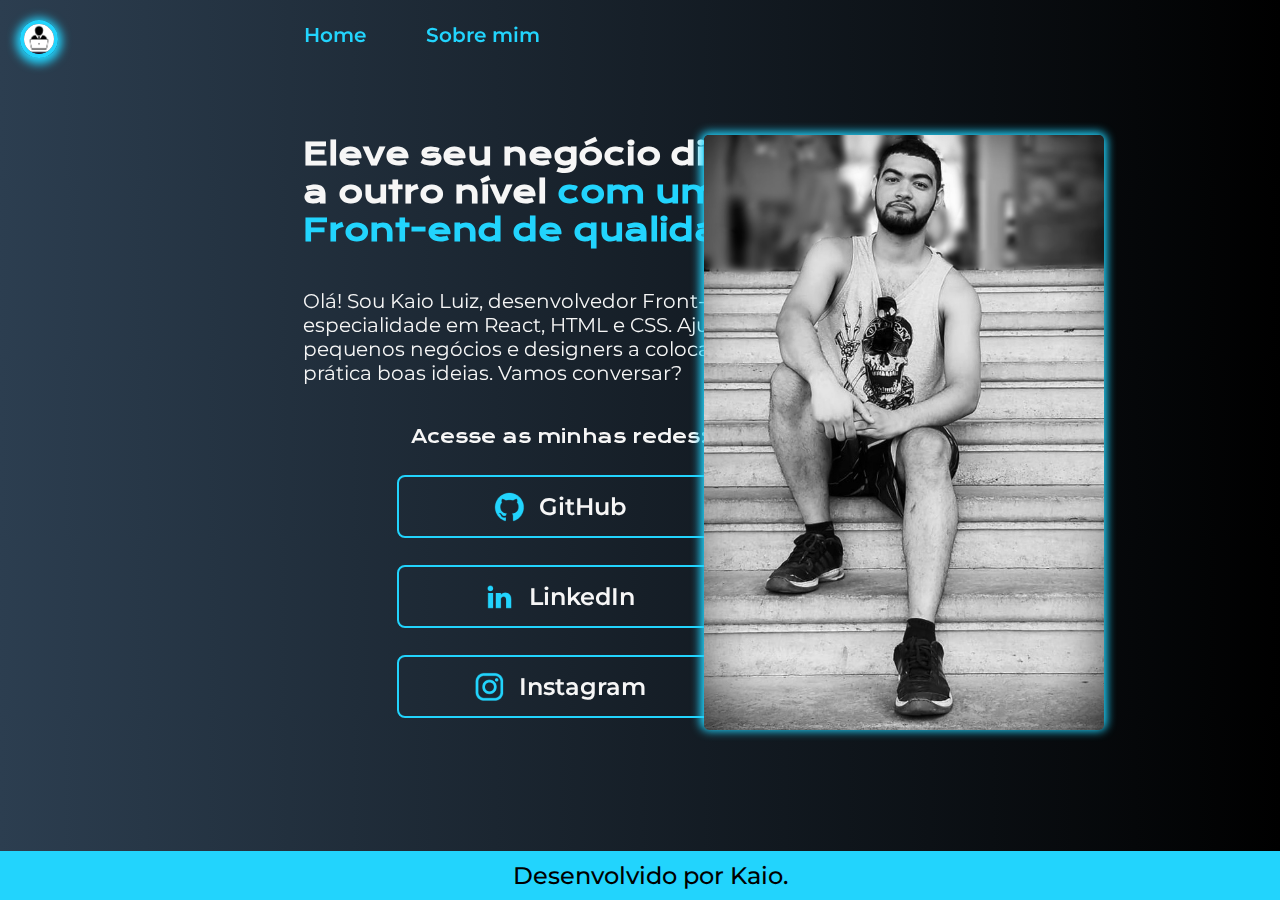
==== index.html @ 0f741d2f "Update index.html" ====
<!DOCTYPE html>
<html lang="pt-br">

<head>
    <meta charset="UTF-8">
    <meta http-equiv="X-UA-Compatible" content="IE=edge">
    <meta name="viewport" content="width=device-width, initial-scale=1.0">
    <title>Portifolio</title>
    <link rel="stylesheet" href="CSS/style.css">
</head>

<body>
    <header class="cabecalho">
        <nav class="cabecalho__menu">
            <a class="cabecalho__menu__link" href="index.html">Home</a>
            <a class="cabecalho__menu__link" href="about.html">Sobre mim</a>
        </nav>
    </header>
    
    <main class="apresentacao">
    <section>
        <p id="time"></p>
        </section>
        <div class="mae-anuncio">
            <a href="https://wa.me/5521969452115" target="_blank">
                <img class="anuncio" src="/IMG/assets-icons/construcao.jpg" alt="Em construção ...">
            </a>
        </div>  
        <section class="apresentacao__conteudo">
            <h1 class="apresentacao__conteudo__titulo">Eleve seu negócio digital a outro nível<strong
                    class="titulo-destaque"> com um Front-end de qualidade!
                </strong></h1>
            <p class="apresentacao__conteudo__texto">Olá! Sou Kaio Luiz, desenvolvedor
                Front-end com especialidade em React, HTML e
                CSS. Ajudo pequenos negócios e designers a
                colocarem em prática boas ideias. Vamos
                conversar?</p>
            <div class="apresentacao__links">
                <h2 class="apresentacao__links__subtitulos">Acesse as minhas redes:</h2>
                <a class="apresentacao__links__link" href="https://github.com/oiakziul">
                    <img class="fundo__branco" src="/IMG/assets-icons/github.png"
                        alt="Carregando...">
                    GitHub
                </a>
                <a class="apresentacao__links__link" href="https://www.linkedin.com/in/kaio-l-433767230/">
                    <img class="fundo__branco" src="/IMG/assets-icons/linkedin.png"
                        alt="Carregando...">
                    LinkedIn
                </a>
                <a class="apresentacao__links__link" href="https://www.instagram.com/kaio_luiz_/">
                    <img class="fundo__branco" src="/IMG/assets-icons/instagram.png"
                        alt="Carregando...">
                    Instagram
                </a>
            </div>
        </section>
        <div id="borda__img">
            <img class="imgk" src="/IMG/IMM.PNG" alt="Foto do kaio"> <br> <br>
        </div>
    </main>
    <footer class="rodape">
        <address></address><p>Desenvolvido por Kaio.</p>
    </footer>
    <script>
        function atualizarHora() {
            let horaAtual = new Date().toLocaleTimeString();
            document.getElementById("time").innerText = horaAtual;
        }

        setInterval(atualizarHora, 1000); // Atualiza a cada segundo
    </script>
</body>

</html>
---- CSS/style.css ----
@import url('https://fonts.googleapis.com/css2?family=Krona+One&family=Montserrat:wght@400;600&display=swap');

:root{
    --cor-primaria:  linear-gradient(to right, #2c3e50, #000000);
    --cor-secundaria: #F6F6F6;
    --cor-terciaria: #22D4FD ;
    --fonte-primaria:'Krona One', sans-serif;
    --fonte-secundaria: 'Montserrat', sans-serif;
}

*{
    margin: 0;
    padding: 0;
}

*::selection{ /*Meu estilo */
    cursor: none;
}

a{
    text-decoration: none;
}
p::selection { /*Meu estilo */
    color: lightblue;
}
h1::selection, span::selection{ /*Meu estilo */
    color:var(--cor-terciaria);
}
strong::selection{ /*Meu estilo */
    color:var(--cor-secundaria);
}
body{
    /* height: 100vh; */
    background:var(--cor-primaria);
    color:var(--cor-secundaria);
    overflow: hidden; 
}

.titulo-destaque{
    color:var(--cor-terciaria);
}

.apresentacao{
    padding: 6% ;
    display: flex;
    align-items: center;
    /* justify-content: space-between; */
    justify-content: center;
    gap: 80px;
}
.apresentacao__conteudo{
    width: 32rem;
    display: flex;
    flex-direction: column;
    gap: 40px;
    position: fixed;
    left: 23.68%;
    top: 15%;
}

.apresentacao__conteudo__titulo{
    font-size: 30px;
    font-family: var(--fonte-primaria)
}

.apresentacao__conteudo__texto{
    font-size: 20px;
    font-family: var(--fonte-secundaria);
}

.apresentacao__links{
    display: flex;
    flex-direction: column;
    align-items: center;
    gap: 27px;
    text-align: center;
}

.apresentacao__links__subtitulos{
    font-size: 18px;
    font-weight: 400;
    font-family: var(--fonte-primaria)
}

.apresentacao__links__link{
    display: flex;
    justify-content: center;
    align-items: center;
    gap: 13px;
    border: var(--cor-terciaria) 2px solid;
    width: 321px;
    height: 59px;
    border-radius: 8px;
    font-size: 24px;
    font-weight: 600;
    text-decoration: none;
    color: var(--cor-secundaria); /*Meu estilo */
    font-family: var(--fonte-secundaria);
    display: flex;

    
}


.apresentacao__links__link:hover{ /*Meu estilo */
    color: var(--cor-terciaria);
    background-color: var(--cor-secundaria);
    cursor:pointer;
    color: var(--cor-terciaria);
    animation: pulse 1.80s infinite; ;
}
.apresentacao__links__link>img:hover{
    width: 32px;
    height: 32px;
    background-color: var(--cor-secundaria);
    border-radius: 80px;
}

.apresentacao__links__link:active{ /*Meu estilo */
    color: var(--cor-terciaria);
}


.imgk  { 
    color: var(--cor-terciaria);
    width: 400Px;
/*     height: 720px; */
    border-radius: 5px;
    position: fixed;
    left: 55%;
    top: 15%;
    filter: grayscale(100%); 
    transition: filter 0.6s;

}
  
.imgk:hover {
    filter: grayscale(0%);
}

#borda__img{
     box-shadow: 0px 1.90px 10px 4px var(--cor-terciaria); 
     width: 399px;
     height: 590px; 
     border-radius: 5px;
     position: fixed;
     left: 55%;
     top: 15%;        
}

.mae-anuncio{
    display: flex;
    flex-direction: column;
    align-items: center;
    gap: 8px;
    text-align: center;
    float: left;
    position: fixed;
    top: 20px;
    left: 20px; 
    animation: fadeIn 4.10s infinite ;
}
.anuncio{
    border-radius: 100px;
    width:  30px;
    height: 30px;
    border: var(--cor-terciaria) 4px solid;
    box-shadow: 0px 1.90px 10px 4px var(--cor-terciaria); 

}
@keyframes pulse {
    0%, 90% {transform: scale(1);}
    40% {transform: scale(1.055);}
}

@keyframes fadeIn {
    0% {opacity: 0;}
    50% {opacity: 5;}
    100% {opacity: 0;}
}

.cabecalho{
    padding: 2% 0% 0% 21.5%;
    display: flex;
    gap: 80px;
    position: relative;
    left: 1.84%;
}
    
.cabecalho__menu{
    display: flex;
    gap: 60px;
    justify-content: initial;
    margin-left: 0.4%;
    position: fixed;
    top: 2.50%;
}

.cabecalho__menu__link{
    font-family: var(--fonte-secundaria);
    font-size: 20px;
    font-weight: 600;
    color: var(--cor-terciaria);
    text-decoration: none;
}
.cabecalho__menu__link:hover{
    color:  var(--cor-secundaria);
}

.rodape{
    color: #000000;
    background-color: var(--cor-terciaria);
    width: 100%;
    padding: 10px;
    font-family: var(--fonte-secundaria);
    font-size: 24px;
    text-align: center;
    font-weight:500;
    margin-top: 3.5%;
    position: fixed;
    bottom: 0;
}

#time{
    font-size: 1em;
    font-weight: bolder;
    font-family: var(--fonte-secundaria);
    color:  var(--cor-secundaria);
    float: left;
    position: fixed;
    top: 2.99%;
    left: 70px;
    text-shadow:
     var(--cor-primaria) 0 0 5px,
     var(--cor-terciaria) 0 0 15px,
     var(--cor-terciaria) 0 0 25px,
     var(--cor-terciaria) 0 0 35px;
}
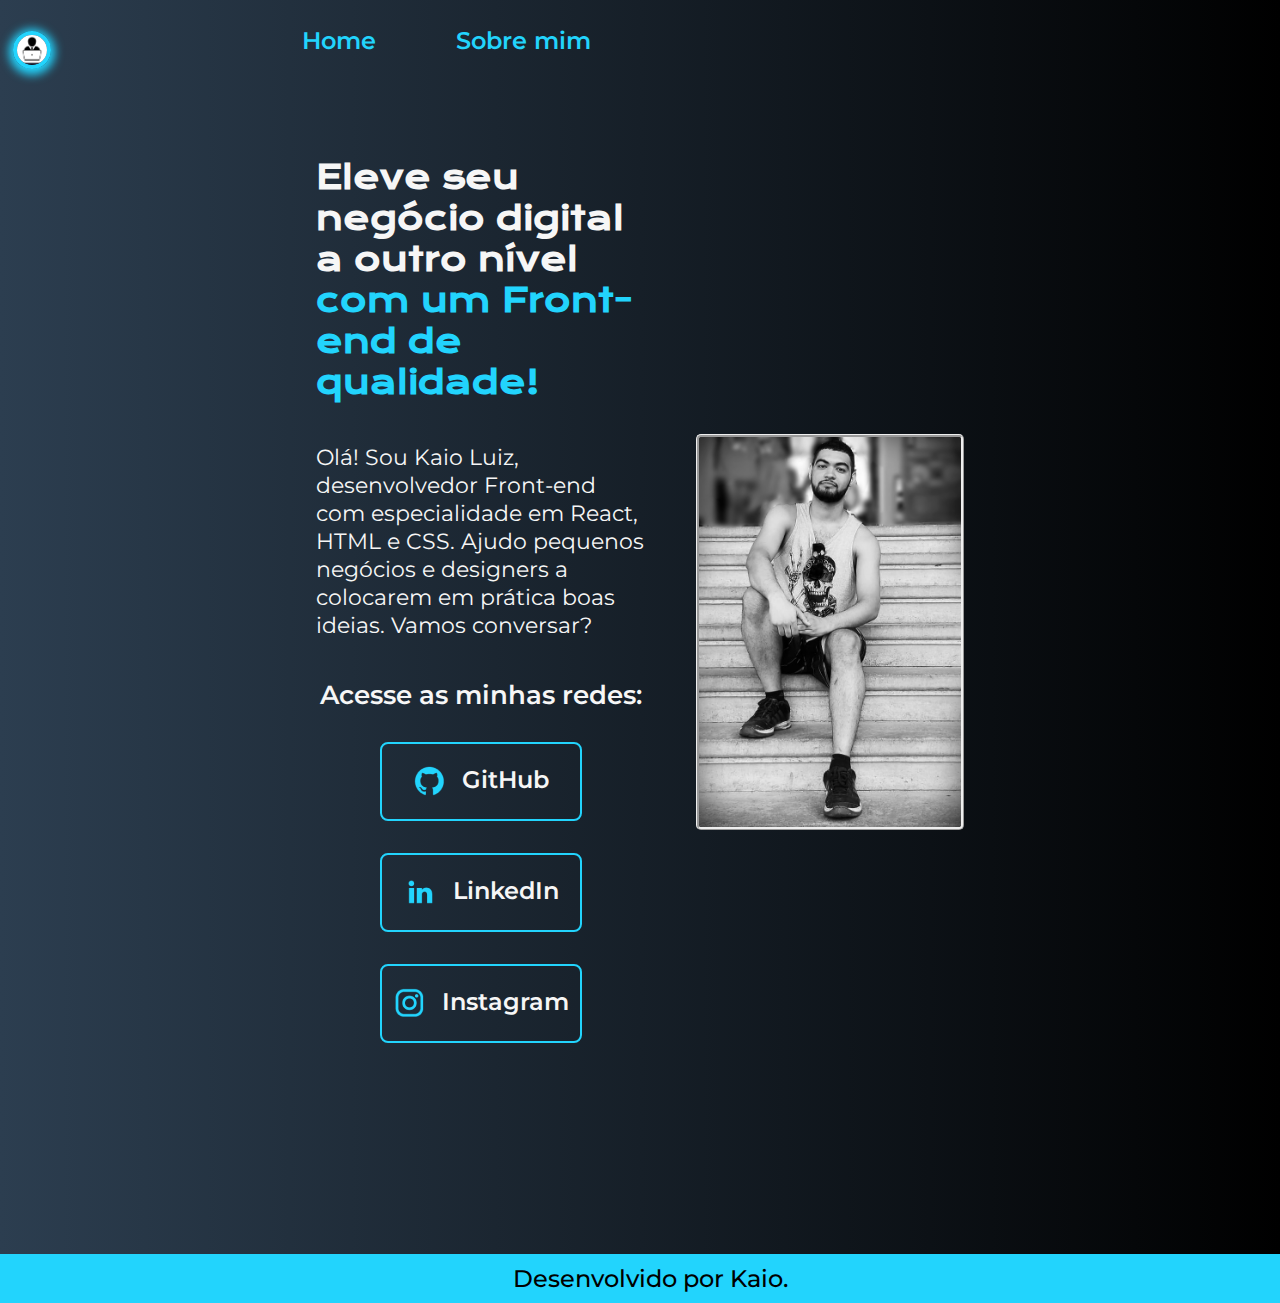
==== commit 9e733f5f: "Update index.html" ====
--- a/index.html
+++ b/index.html
@@ -7,6 +7,9 @@
     <meta name="viewport" content="width=device-width, initial-scale=1.0">
     <title>Portifolio</title>
     <link rel="stylesheet" href="CSS/style.css">
+    <link rel="shortcut icon" href="IMG/assets-icons/Favicon.ico" type="image/x-icon">
+    <link rel="stylesheet" href="Medias__style.css">
+    <script src="aa.js"></script>
 </head>
 
 <body>
@@ -16,16 +19,16 @@
             <a class="cabecalho__menu__link" href="about.html">Sobre mim</a>
         </nav>
     </header>
-    
+
     <main class="apresentacao">
-    <section>
-        <p id="time"></p>
+        <section>
+            <p id="time"></p> 
         </section>
         <div class="mae-anuncio">
             <a href="https://wa.me/5521969452115" target="_blank">
-                <img class="anuncio" src="/IMG/assets-icons/construcao.jpg" alt="Em construção ...">
+                <img class="anuncio" src="IMG/assets-icons/construcao.jpg" alt="Em construção ...">
             </a>
-        </div>  
+        </div>
         <section class="apresentacao__conteudo">
             <h1 class="apresentacao__conteudo__titulo">Eleve seu negócio digital a outro nível<strong
                     class="titulo-destaque"> com um Front-end de qualidade!
@@ -37,38 +40,43 @@
                 conversar?</p>
             <div class="apresentacao__links">
                 <h2 class="apresentacao__links__subtitulos">Acesse as minhas redes:</h2>
-                <a class="apresentacao__links__link" href="https://github.com/oiakziul">
-                    <img class="fundo__branco" src="/IMG/assets-icons/github.png"
-                        alt="Carregando...">
+                <a class="apresentacao__links__navegacao" target="_blank" href="https://github.com/oiakziul">
+                    <img class="fundo__branco" src="IMG/assets-icons/github.png" alt="Carregando...">
                     GitHub
                 </a>
-                <a class="apresentacao__links__link" href="https://www.linkedin.com/in/kaio-l-433767230/">
-                    <img class="fundo__branco" src="/IMG/assets-icons/linkedin.png"
-                        alt="Carregando...">
+                <a class="apresentacao__links__navegacao" target="_blank"
+                    href="https://www.linkedin.com/in/kaio-l-433767230/">
+                    <img class="fundo__branco" src="IMG/assets-icons/linkedin.png" alt="Carregando...">
                     LinkedIn
                 </a>
-                <a class="apresentacao__links__link" href="https://www.instagram.com/kaio_luiz_/">
-                    <img class="fundo__branco" src="/IMG/assets-icons/instagram.png"
-                        alt="Carregando...">
+                <a class="apresentacao__links__navegacao" target="_blank" href="https://www.instagram.com/kaio_luiz_/">
+                    <img class="fundo__branco" src="IMG/assets-icons/instagram.png" alt="Carregando...">
                     Instagram
                 </a>
+                
+                <h1 id="js"> </h1>
+                <h1 id="js2"> </h1>
             </div>
         </section>
-        <div id="borda__img">
-            <img class="imgk" src="/IMG/IMM.PNG" alt="Foto do kaio"> <br> <br>
-        </div>
+        
+            <img class="apresentacao__imagem" src="IMG/IMM.PNG" alt="Foto do kaio"> <br> <br>
     </main>
     <footer class="rodape">
-        <address></address><p>Desenvolvido por Kaio.</p>
+        <address></address>
+        <p>Desenvolvido por Kaio.</p>
     </footer>
     <script>
-        function atualizarHora() {
-            let horaAtual = new Date().toLocaleTimeString();
-            document.getElementById("time").innerText = horaAtual;
-        }
+   
+    </script>
+    <script>
+        setInterval(atualizarHora, 1000); // Atualiza a cada segundo
+        modificar__texto(); 
+        modificar__texto2();
+        ipLocal();  
+        
+    </script>
 
-        setInterval(atualizarHora, 1000); // Atualiza a cada segundo
-    </script>
 </body>
 
 </html>
+
--- a/CSS/style.css
+++ b/CSS/style.css
@@ -1,154 +1,174 @@
-@import url('https://fonts.googleapis.com/css2?family=Krona+One&family=Montserrat:wght@400;600&display=swap');
-
-:root{
-    --cor-primaria:  linear-gradient(to right, #2c3e50, #000000);
+@import url('https://fonts.googleapis.com/css2?family=Krona+One&family=Montserrat:ital,wght@0,100..900;1,100..900&display=swap');
+
+:root {
+    --cor-primaria: linear-gradient(to right, #2c3e50, #000000);
     --cor-secundaria: #F6F6F6;
-    --cor-terciaria: #22D4FD ;
-    --fonte-primaria:'Krona One', sans-serif;
+    --cor-terciaria: #22D4FD;
+    
+    --fonte-primaria: 'Krona One', sans-serif;
     --fonte-secundaria: 'Montserrat', sans-serif;
 }
-
 *{
     margin: 0;
     padding: 0;
-}
-
-*::selection{ /*Meu estilo */
+    scrollbar-width: none;
+}
+
+*::selection {
+    /*Meu estilo */
     cursor: none;
 }
 
-a{
+a {
     text-decoration: none;
 }
-p::selection { /*Meu estilo */
+
+p::selection {
+    /*Meu estilo */
     color: lightblue;
 }
-h1::selection, span::selection{ /*Meu estilo */
-    color:var(--cor-terciaria);
-}
-strong::selection{ /*Meu estilo */
-    color:var(--cor-secundaria);
-}
+
+h1::selection,
+span::selection {
+    /*Meu estilo */
+    color: var(--cor-terciaria);
+}
+
+strong::selection {
+    /*Meu estilo */
+    color: var(--cor-secundaria);
+}
+
 body{
-    /* height: 100vh; */
-    background:var(--cor-primaria);
-    color:var(--cor-secundaria);
-    overflow: hidden; 
-}
-
-.titulo-destaque{
-    color:var(--cor-terciaria);
+    box-sizing: border-box;
+    background: var(--cor-primaria);
+    color: var(--cor-secundaria);
+}
+
+.cabecalho{
+    padding: 2% 0% 0% 23.59%; /*2% 0% 0% 21.5%; meu tamanho*/
+}
+.cabecalho__menu{
+    display: flex;
+    gap: 80px;
+}
+.cabecalho__menu__link{
+    font-family: var(--fonte-secundaria);
+    font-size: 1.5rem;
+    font-weight: 600;
+    color: var(--cor-terciaria);
+    text-decoration: none;
+}
+.cabecalho__menu__link:hover {
+    color: var(--cor-secundaria);
 }
 
 .apresentacao{
-    padding: 6% ;
+    padding: 8% 20.76%;
     display: flex;
     align-items: center;
-    /* justify-content: space-between; */
-    justify-content: center;
-    gap: 80px;
+    justify-content: space-between;
+    gap: 50px;
 }
 .apresentacao__conteudo{
-    width: 32rem;
+    width: 50%;
     display: flex;
     flex-direction: column;
     gap: 40px;
-    position: fixed;
-    left: 23.68%;
-    top: 15%;
 }
 
 .apresentacao__conteudo__titulo{
-    font-size: 30px;
-    font-family: var(--fonte-primaria)
-}
-
+    font-size: 2rem;
+    font-family: var(--fonte-primaria);
+}
+.titulo-destaque{
+    color: var(--cor-terciaria);
+}
 .apresentacao__conteudo__texto{
-    font-size: 20px;
+    font-size: 1.4rem;
     font-family: var(--fonte-secundaria);
 }
 
 .apresentacao__links{
     display: flex;
     flex-direction: column;
+    justify-content: space-between;
     align-items: center;
-    gap: 27px;
-    text-align: center;
-}
-
+    gap: 32px;
+    
+}
 .apresentacao__links__subtitulos{
-    font-size: 18px;
-    font-weight: 400;
-    font-family: var(--fonte-primaria)
-}
-
-.apresentacao__links__link{
+    font-family: var(--fonte-secundaria);
+    font-weight: 600;
+    font-size: 1.6rem;
+}
+.apresentacao__links__navegacao{
     display: flex;
     justify-content: center;
-    align-items: center;
-    gap: 13px;
-    border: var(--cor-terciaria) 2px solid;
-    width: 321px;
-    height: 59px;
+    gap: 16px;
+    border: 2px solid var(--cor-terciaria);
+    width: 60%;
+    text-align: center;
     border-radius: 8px;
-    font-size: 24px;
+    font-size: 1.5rem;
     font-weight: 600;
+    padding: 21.5px 0;
     text-decoration: none;
-    color: var(--cor-secundaria); /*Meu estilo */
-    font-family: var(--fonte-secundaria);
-    display: flex;
-
+    color: var(--cor-secundaria);
+    font-family: var(--fonte-secundaria);
+}
+
+.apresentacao__links__navegacao:hover {
+    color: #22D4FD;
+    background-color: var(--cor-secundaria);
+}
+
+.apresentacao__links__navegacao:active {
+    /*Meu estilo */
+    color: #22D4FD;
+    text-shadow:#1ab5d8 1px 1px 9px;
+}
+
+.apresentacao__imagem{
+    width: 35%;
     
-}
-
-
-.apresentacao__links__link:hover{ /*Meu estilo */
-    color: var(--cor-terciaria);
-    background-color: var(--cor-secundaria);
-    cursor:pointer;
-    color: var(--cor-terciaria);
-    animation: pulse 1.80s infinite; ;
-}
-.apresentacao__links__link>img:hover{
-    width: 32px;
-    height: 32px;
-    background-color: var(--cor-secundaria);
-    border-radius: 80px;
-}
-
-.apresentacao__links__link:active{ /*Meu estilo */
-    color: var(--cor-terciaria);
-}
-
-
-.imgk  { 
-    color: var(--cor-terciaria);
-    width: 400Px;
-/*     height: 720px; */
+    bottom: 75px;
+    filter: grayscale(100%);
+    transition: 0.6s;
     border-radius: 5px;
-    position: fixed;
-    left: 55%;
-    top: 15%;
-    filter: grayscale(100%); 
-    transition: filter 0.6s;
-
-}
-  
-.imgk:hover {
+    border: ridge 3px 
+}
+
+.apresentacao__imagem:hover {
     filter: grayscale(0%);
-}
-
-#borda__img{
-     box-shadow: 0px 1.90px 10px 4px var(--cor-terciaria); 
-     width: 399px;
-     height: 590px; 
-     border-radius: 5px;
-     position: fixed;
-     left: 55%;
-     top: 15%;        
-}
-
-.mae-anuncio{
+    box-shadow: 0px 1.90px 10px 4px var(--cor-terciaria);
+    border-radius: 5px;
+    border: ridge 2px rgb(29, 144, 216)
+}
+
+.rodape{
+/*     color: var(--cor-primaria);
+    background-color: var(--cor-terciaria);
+    padding: 24px;
+    text-align: center;
+    font-family: var(--fonte-secundaria);
+    font-size: 1.5rem;
+    font-weight: 400; */
+	
+	    color: #000000;
+    background-color: var(--cor-terciaria);
+    width: 100%;
+    padding: 10px;
+    font-family: var(--fonte-secundaria);
+    font-size: 1.5rem;
+    text-align: center;
+    font-weight: 500;
+    margin-top: 3.5%;
+    position: relative;
+    bottom: 0;
+}
+
+.mae-anuncio {
     display: flex;
     flex-direction: column;
     align-items: center;
@@ -156,83 +176,60 @@
     text-align: center;
     float: left;
     position: fixed;
-    top: 20px;
-    left: 20px; 
-    animation: fadeIn 4.10s infinite ;
-}
-.anuncio{
+    top: 3.39%;
+    left: 1%;
+    animation: fadeIn 4.10s infinite;
+}
+
+.anuncio {
     border-radius: 100px;
-    width:  30px;
+    width: 30px;
     height: 30px;
     border: var(--cor-terciaria) 4px solid;
-    box-shadow: 0px 1.90px 10px 4px var(--cor-terciaria); 
-
-}
-@keyframes pulse {
-    0%, 90% {transform: scale(1);}
-    40% {transform: scale(1.055);}
-}
-
-@keyframes fadeIn {
-    0% {opacity: 0;}
-    50% {opacity: 5;}
-    100% {opacity: 0;}
-}
-
-.cabecalho{
-    padding: 2% 0% 0% 21.5%;
-    display: flex;
-    gap: 80px;
-    position: relative;
-    left: 1.84%;
-}
-    
-.cabecalho__menu{
-    display: flex;
-    gap: 60px;
-    justify-content: initial;
-    margin-left: 0.4%;
-    position: fixed;
-    top: 2.50%;
-}
-
-.cabecalho__menu__link{
-    font-family: var(--fonte-secundaria);
-    font-size: 20px;
-    font-weight: 600;
-    color: var(--cor-terciaria);
-    text-decoration: none;
-}
-.cabecalho__menu__link:hover{
-    color:  var(--cor-secundaria);
-}
-
-.rodape{
-    color: #000000;
-    background-color: var(--cor-terciaria);
-    width: 100%;
-    padding: 10px;
-    font-family: var(--fonte-secundaria);
-    font-size: 24px;
-    text-align: center;
-    font-weight:500;
-    margin-top: 3.5%;
-    position: fixed;
-    bottom: 0;
-}
-
-#time{
-    font-size: 1em;
+    box-shadow: 0px 1.90px 10px 4px var(--cor-terciaria);
+
+}
+#time {
+    font-size: 1rem;
     font-weight: bolder;
     font-family: var(--fonte-secundaria);
-    color:  var(--cor-secundaria);
+    color: var(--cor-secundaria);
     float: left;
     position: fixed;
-    top: 2.99%;
-    left: 70px;
-    text-shadow:
-     var(--cor-primaria) 0 0 5px,
-     var(--cor-terciaria) 0 0 15px,
-     var(--cor-terciaria) 0 0 25px,
-     var(--cor-terciaria) 0 0 35px;
-}
+    top: 4.46%;
+    left: 10%;
+}
+@keyframes fadeIn {
+    0% {
+        opacity: 0;
+    }
+
+    50% {
+        opacity: 5;
+    }
+
+    100% {
+        opacity: 0;
+    }
+}
+/* sobre @media querry, se a tela chegar nesta resolução ''execute o codigo abaixo' somente quando a condição for verdadeira*/
+@media  (max-width: 1144px) {
+
+    .cabecalho{
+        padding: 10%;
+    }
+    .cabecalho__menu{
+        justify-content: center;
+    }
+    .apresentacao {
+      flex-direction: column-reverse;
+        padding: 20%;
+    }
+    .apresentacao__conteudo{
+        width: auto;
+    }
+    .apresentacao__imagem{
+        width: 50%;
+        margin-top: -55% ;
+    }
+  }
